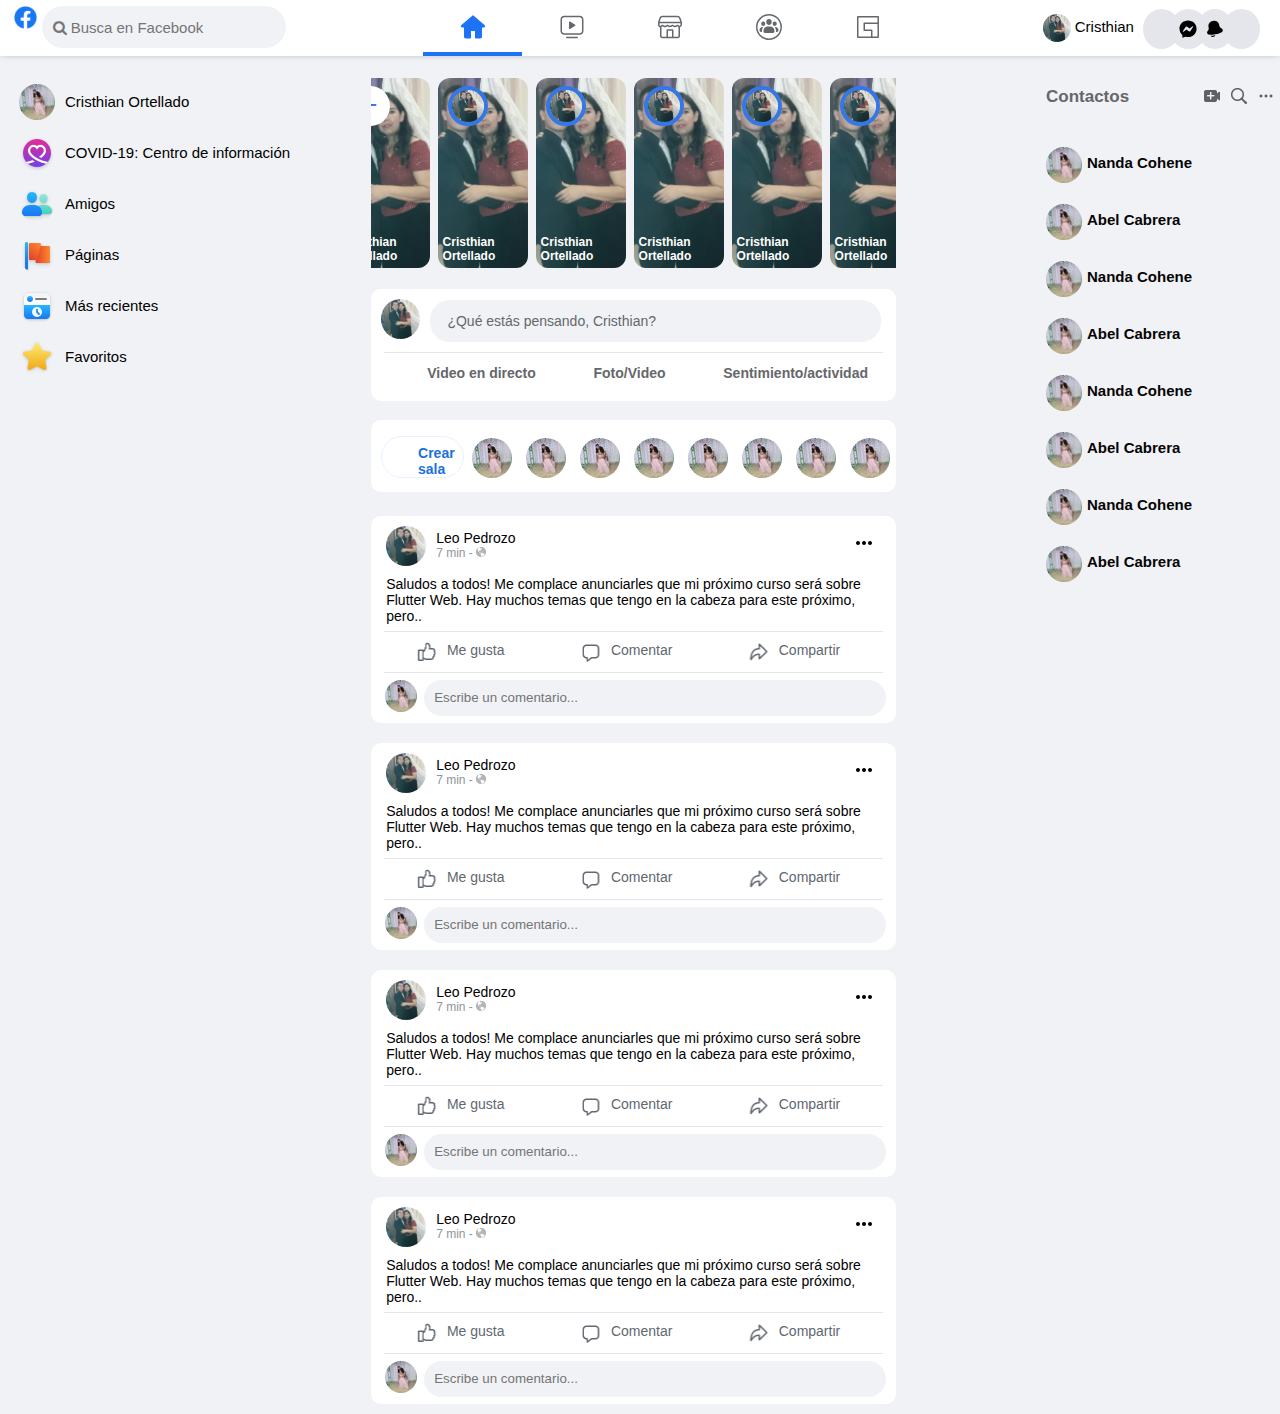
==== index.html @ 1fcc27a8 "Se culminaron los estilos" ====
<!DOCTYPE html>
<html lang="en">

<head>
    <meta charset="UTF-8">
    <meta http-equiv="X-UA-Compatible" content="IE=edge">
    <meta name="viewport" content="width=device-width, initial-scale=1.0">
    <link href="https://cdnjs.cloudflare.com/ajax/libs/font-awesome/4.7.0/css/font-awesome.min.css" rel="stylesheet" />
    <link rel="stylesheet" href="css/styles.css">
    <link rel="shortcut icon" href="img/logos/f_logo_RGB-Blue_100.png" />
    <title>Facebook</title>

</head>

<body>
    <header>
        <div class="nav-bar-mobile">
            <div class="search-bar">
                <div class="profile">

                </div>
                <div class="search">
                    <input type="text" placeholder="&#F002; Busca">
                </div>
                <div class="mobile-message">

                </div>
            </div>
            <div class="tab-bar">

                <div class="publicacion active">
                    <div class="icon">

                    </div>
                </div>

                <div class="solicitudes">
                    <div class="icon">

                    </div>
                </div>

                <div class="messeger">
                    <div class="icon">

                    </div>

                </div>

                <div class="ver-videos">
                    <div class="icon">

                    </div>

                </div>

                <div class="notification">
                    <div class="icon">

                    </div>

                </div>
                <div class="setting">
                    <div class="icon">

                    </div>
                </div>
            </div>
        </div>
        <div class="nav-bar-desktop">
            <div class="search-bar">
                <div class="facebook-logo">

                </div>
                <div class="search">
                    <input type="text" placeholder="  &#xF002; Busca en Facebook" style="font-family:Arial, FontAwesome">
                </div>
            </div>

            <div class="tab-bar-desktop">

                <div class="home">
                    <a>
                        <svg viewBox="0 0 28 28" height="28" width="28"><path d="M25.825 12.29C25.824 12.289 25.823 12.288 25.821 12.286L15.027 2.937C14.752 2.675 14.392 2.527 13.989 2.521 13.608 2.527 13.248 2.675 13.001 2.912L2.175 12.29C1.756 12.658 1.629 13.245 1.868 13.759 2.079 14.215 2.567 14.479 3.069 14.479L5 14.479 5 23.729C5 24.695 5.784 25.479 6.75 25.479L11 25.479C11.552 25.479 12 25.031 12 24.479L12 18.309C12 18.126 12.148 17.979 12.33 17.979L15.67 17.979C15.852 17.979 16 18.126 16 18.309L16 24.479C16 25.031 16.448 25.479 17 25.479L21.25 25.479C22.217 25.479 23 24.695 23 23.729L23 14.479 24.931 14.479C25.433 14.479 25.921 14.215 26.132 13.759 26.371 13.245 26.244 12.658 25.825 12.29"></path></svg>
                    </a>
                </div>

                <div class="ver-videos">
                    <a href="">
                        <svg viewBox="0 0 28 28" height="28" width="28"><path d="M8.75 25.25C8.336 25.25 8 24.914 8 24.5 8 24.086 8.336 23.75 8.75 23.75L19.25 23.75C19.664 23.75 20 24.086 20 24.5 20 24.914 19.664 25.25 19.25 25.25L8.75 25.25ZM17.163 12.846 12.055 15.923C11.591 16.202 11 15.869 11 15.327L11 9.172C11 8.631 11.591 8.297 12.055 8.576L17.163 11.654C17.612 11.924 17.612 12.575 17.163 12.846ZM21.75 20.25C22.992 20.25 24 19.242 24 18L24 6.5C24 5.258 22.992 4.25 21.75 4.25L6.25 4.25C5.008 4.25 4 5.258 4 6.5L4 18C4 19.242 5.008 20.25 6.25 20.25L21.75 20.25ZM21.75 21.75 6.25 21.75C4.179 21.75 2.5 20.071 2.5 18L2.5 6.5C2.5 4.429 4.179 2.75 6.25 2.75L21.75 2.75C23.821 2.75 25.5 4.429 25.5 6.5L25.5 18C25.5 20.071 23.821 21.75 21.75 21.75Z"></path></svg>
                    </a>
                </div>

                <div class="marketplace">
                    <a href="">
                        <svg viewBox="0 0 28 28" height="28" width="28"><path d="M17.5 23.75 21.75 23.75C22.164 23.75 22.5 23.414 22.5 23L22.5 14 22.531 14C22.364 13.917 22.206 13.815 22.061 13.694L21.66 13.359C21.567 13.283 21.433 13.283 21.34 13.36L21.176 13.497C20.591 13.983 19.855 14.25 19.095 14.25L18.869 14.25C18.114 14.25 17.382 13.987 16.8 13.506L16.616 13.354C16.523 13.278 16.39 13.278 16.298 13.354L16.113 13.507C15.53 13.987 14.798 14.25 14.044 14.25L13.907 14.25C13.162 14.25 12.439 13.994 11.861 13.525L11.645 13.35C11.552 13.275 11.419 13.276 11.328 13.352L11.155 13.497C10.57 13.984 9.834 14.25 9.074 14.25L8.896 14.25C8.143 14.25 7.414 13.989 6.832 13.511L6.638 13.351C6.545 13.275 6.413 13.275 6.32 13.351L5.849 13.739C5.726 13.84 5.592 13.928 5.452 14L5.5 14 5.5 23C5.5 23.414 5.836 23.75 6.25 23.75L10.5 23.75 10.5 17.5C10.5 16.81 11.06 16.25 11.75 16.25L16.25 16.25C16.94 16.25 17.5 16.81 17.5 17.5L17.5 23.75ZM3.673 8.75 24.327 8.75C24.3 8.66 24.271 8.571 24.238 8.483L23.087 5.355C22.823 4.688 22.178 4.25 21.461 4.25L6.54 4.25C5.822 4.25 5.177 4.688 4.919 5.338L3.762 8.483C3.729 8.571 3.7 8.66 3.673 8.75ZM24.5 10.25 3.5 10.25 3.5 12C3.5 12.414 3.836 12.75 4.25 12.75L4.421 12.75C4.595 12.75 4.763 12.69 4.897 12.58L5.368 12.193C6.013 11.662 6.945 11.662 7.59 12.193L7.784 12.352C8.097 12.609 8.49 12.75 8.896 12.75L9.074 12.75C9.483 12.75 9.88 12.607 10.194 12.345L10.368 12.2C11.01 11.665 11.941 11.659 12.589 12.185L12.805 12.359C13.117 12.612 13.506 12.75 13.907 12.75L14.044 12.75C14.45 12.75 14.844 12.608 15.158 12.35L15.343 12.197C15.989 11.663 16.924 11.663 17.571 12.197L17.755 12.35C18.068 12.608 18.462 12.75 18.869 12.75L19.095 12.75C19.504 12.75 19.901 12.606 20.216 12.344L20.38 12.208C21.028 11.666 21.972 11.666 22.62 12.207L23.022 12.542C23.183 12.676 23.387 12.75 23.598 12.75 24.097 12.75 24.5 12.347 24.5 11.85L24.5 10.25ZM24 14.217 24 23C24 24.243 22.993 25.25 21.75 25.25L6.25 25.25C5.007 25.25 4 24.243 4 23L4 14.236C2.875 14.112 2 13.158 2 12L2 9.951C2 9.272 2.12 8.6 2.354 7.964L3.518 4.802C4.01 3.563 5.207 2.75 6.54 2.75L21.461 2.75C22.793 2.75 23.99 3.563 24.488 4.819L25.646 7.964C25.88 8.6 26 9.272 26 9.951L26 11.85C26 13.039 25.135 14.026 24 14.217ZM16 23.75 16 17.75 12 17.75 12 23.75 16 23.75Z"></path></svg>
                    </a>
                </div>

                <div class="grupos">
                    <a href="">
                        <svg viewBox="0 0 28 28" height="28" width="28"><path d="M25.5 14C25.5 7.649 20.351 2.5 14 2.5 7.649 2.5 2.5 7.649 2.5 14 2.5 20.351 7.649 25.5 14 25.5 20.351 25.5 25.5 20.351 25.5 14ZM27 14C27 21.18 21.18 27 14 27 6.82 27 1 21.18 1 14 1 6.82 6.82 1 14 1 21.18 1 27 6.82 27 14ZM7.479 14 7.631 14C7.933 14 8.102 14.338 7.934 14.591 7.334 15.491 6.983 16.568 6.983 17.724L6.983 18.221C6.983 18.342 6.99 18.461 7.004 18.578 7.03 18.802 6.862 19 6.637 19L6.123 19C5.228 19 4.5 18.25 4.5 17.327 4.5 15.492 5.727 14 7.479 14ZM20.521 14C22.274 14 23.5 15.492 23.5 17.327 23.5 18.25 22.772 19 21.878 19L21.364 19C21.139 19 20.97 18.802 20.997 18.578 21.01 18.461 21.017 18.342 21.017 18.221L21.017 17.724C21.017 16.568 20.667 15.491 20.067 14.591 19.899 14.338 20.067 14 20.369 14L20.521 14ZM8.25 13C7.147 13 6.25 11.991 6.25 10.75 6.25 9.384 7.035 8.5 8.25 8.5 9.465 8.5 10.25 9.384 10.25 10.75 10.25 11.991 9.353 13 8.25 13ZM19.75 13C18.647 13 17.75 11.991 17.75 10.75 17.75 9.384 18.535 8.5 19.75 8.5 20.965 8.5 21.75 9.384 21.75 10.75 21.75 11.991 20.853 13 19.75 13ZM15.172 13.5C17.558 13.5 19.5 15.395 19.5 17.724L19.5 18.221C19.5 19.202 18.683 20 17.677 20L10.323 20C9.317 20 8.5 19.202 8.5 18.221L8.5 17.724C8.5 15.395 10.441 13.5 12.828 13.5L15.172 13.5ZM16.75 9C16.75 10.655 15.517 12 14 12 12.484 12 11.25 10.655 11.25 9 11.25 7.15 12.304 6 14 6 15.697 6 16.75 7.15 16.75 9Z"></path></svg>
                    </a>
                </div>

                <div class="games">
                    <a href="">
                        <svg viewBox="0 0 28 28" height="28" width="28"><path d="M23.5 9.5H10.25a.75.75 0 00-.75.75v7c0 .414.336.75.75.75H17v5.5H4.5v-19h19v5zm0 14h-5v-6.25a.75.75 0 00-.75-.75H11V11h12.5v12.5zm1.5.25V4.25C25 3.561 24.439 3 23.75 3H4.25C3.561 3 3 3.561 3 4.25v19.5c0 .689.561 1.25 1.25 1.25h19.5c.689 0 1.25-.561 1.25-1.25z"></path></svg>
                    </a>
                </div>
            </div>

            <div class="opciones">
                <div class="user">
                    <img src="img/logos/23844798_685418208330916_6460706048678904817_n.jpg" alt="">
                    <p>Cristhian</p>
                </div>
                <div class="crear">
                    <a href="">
                        <i style="background-image:url('https://static.xx.fbcdn.net/rsrc.php/v3/yL/r/E4kYmACpYW_.png');background-position:0 -678px;background-size:auto;width:20px;height:20px;background-repeat:no-repeat;display:inline-block"></i>
                    </a>
                </div>

                <div class="messeger">
                    <a href="">
                        <svg viewBox="0 0 28 28" alt="" height="20" width="20"><path d="M14 2.042c6.76 0 12 4.952 12 11.64S20.76 25.322 14 25.322a13.091 13.091 0 0 1-3.474-.461.956 .956 0 0 0-.641.047L7.5 25.959a.961.961 0 0 1-1.348-.849l-.065-2.134a.957.957 0 0 0-.322-.684A11.389 11.389 0 0 1 2 13.682C2 6.994 7.24 2.042 14 2.042ZM6.794 17.086a.57.57 0 0 0 .827.758l3.786-2.874a.722.722 0 0 1 .868 0l2.8 2.1a1.8 1.8 0 0 0 2.6-.481l3.525-5.592a.57.57 0 0 0-.827-.758l-3.786 2.874a.722.722 0 0 1-.868 0l-2.8-2.1a1.8 1.8 0 0 0-2.6.481Z"></path></svg>
                    </a>
                </div>
                <div class="setting">
                    <a href="">
                        <svg viewBox="0 0 28 28" alt="" height="20" width="20"><path d="M7.847 23.488C9.207 23.488 11.443 23.363 14.467 22.806 13.944 24.228 12.581 25.247 10.98 25.247 9.649 25.247 8.483 24.542 7.825 23.488L7.847 23.488ZM24.923 15.73C25.17 17.002 24.278 18.127 22.27 19.076 21.17 19.595 18.724 20.583 14.684 21.369 11.568 21.974 9.285 22.113 7.848 22.113 7.421 22.113 7.068 22.101 6.79 22.085 4.574 21.958 3.324 21.248 3.077 19.976 2.702 18.049 3.295 17.305 4.278 16.073L4.537 15.748C5.2 14.907 5.459 14.081 5.035 11.902 4.086 7.022 6.284 3.687 11.064 2.753 15.846 1.83 19.134 4.096 20.083 8.977 20.506 11.156 21.056 11.824 21.986 12.355L21.986 12.356 22.348 12.561C23.72 13.335 24.548 13.802 24.923 15.73Z"></path></svg>
                    </a>
                </div>

                <div class="configuration">
                    <a href="">
                        <i style="background-image:url('https://static.xx.fbcdn.net/rsrc.php/v3/yL/r/E4kYmACpYW_.png');background-position:0 -762px;background-size:auto;width:20px;height:20px;background-repeat:no-repeat;display:inline-block"></i>
                    </a>
                </div>
            </div>
        </div>
    </header>
    <div class="contenido contenedor">
        <div class="informaciones-desktop">
            <ul>
                <li>
                    <img src="img/perfil.jpg" alt="">
                    <p>Cristhian Ortellado</p>
                </li>

                <li>
                    <img src="img/New folder/covid.png" alt="">
                    <p>COVID-19: Centro de información</p>
                </li>

                <li>
                    <img src="img/New folder/friends.png" alt="">
                    <p>Amigos</p>
                </li>

                <li>
                    <img src="img/New folder/paginas.png" alt="">
                    <p>Páginas</p>
                </li>

                <li>
                    <img src="img/New folder/recientes.png" alt="">
                    <p>Más recientes</p>
                </li>

                <li>
                    <img src="img/New folder/estrella.png" alt="">
                    <p>Favoritos</p>
                </li>
            </ul>
        </div>

        <div class="publicaciones">
            <div class="posting-historias">
                <div class="historias">
                    <p>Historias</p>
                    <div class="carrusel">
                        <div class="historia">
                            <div class="plus">
                                <div></div>
                            </div>
                            <p>Cristhian Ortellado</p>
                        </div>
                        <div class="historia">
                            <img src="img/logos/23844798_685418208330916_6460706048678904817_n.jpg" alt="">
                            <p>Cristhian Ortellado</p>
                        </div>

                        <div class="historia">
                            <img src="img/logos/23844798_685418208330916_6460706048678904817_n.jpg" alt="">
                            <p>Cristhian Ortellado</p>
                        </div>
                        <div class="historia">
                            <img src="img/logos/23844798_685418208330916_6460706048678904817_n.jpg" alt="">
                            <p>Cristhian Ortellado</p>
                        </div>
                        <div class="historia">
                            <img src="img/logos/23844798_685418208330916_6460706048678904817_n.jpg" alt="">
                            <p>Cristhian Ortellado</p>
                        </div>
                        <div class="historia">
                            <img src="img/logos/23844798_685418208330916_6460706048678904817_n.jpg" alt="">
                            <p>Cristhian Ortellado</p>
                        </div>

                    </div>
                </div>

                <div class="posting">
                    <div class="mobile-post">
                        <img src="img/logos/23844798_685418208330916_6460706048678904817_n.jpg" alt="">
                        <input type="text" name="" id="" placeholder="¿Qué estás pensando, Cristhian?">
                        <div class="foto">
                            <span>Foto</span>
                        </div>
                    </div>

                    <div class="acciones">
                        <div>
                            <i style="background-image:url('https://static.xx.fbcdn.net/rsrc.php/v3/yU/r/vuxzbjiVZ68.png');background-position:0 0;background-size:auto;width:24px;height:24px;background-repeat:no-repeat;display:inline-block"></i>
                            <p>Video en directo</p>
                        </div>
                        <div>
                            <i style="background-image:url('https://static.xx.fbcdn.net/rsrc.php/v3/yU/r/vuxzbjiVZ68.png');background-position:0 -100px;background-size:auto;width:24px;height:24px;background-repeat:no-repeat;display:inline-block"></i>
                            <p>Foto/Video</p>
                        </div>
                        <div>
                            <i style="background-image:url('https://static.xx.fbcdn.net/rsrc.php/v3/yU/r/vuxzbjiVZ68.png');background-position:0 -25px;background-size:auto;width:24px;height:24px;background-repeat:no-repeat;display:block"></i>
                            <p>Sentimiento/actividad</p>
                        </div>
                    </div>
                </div>
            </div>

            <div class="crear-sala">
                <div class="btn-sala">
                    <i style="background-image:url('https://static.xx.fbcdn.net/rsrc.php/v3/yj/r/rG4b5J-vt9i.png');background-position:0 -219px;background-size:auto;width:24px;height:24px;background-repeat:no-repeat;display:inline-block"></i>
                    <p>Crear sala</p>
                </div>
                <img src="img/perfil.jpg" alt="">
                <img src="img/perfil.jpg" alt="">
                <img src="img/perfil.jpg" alt="">
                <img src="img/perfil.jpg" alt="">
                <img src="img/perfil.jpg" alt="">
                <img src="img/perfil.jpg" alt="">
                <img src="img/perfil.jpg" alt="">
                <img src="img/perfil.jpg" alt="">
                <img src="img/perfil.jpg" alt="">
                <img src="img/perfil.jpg" alt="">

            </div>

            <div class="publicacion">
                <div class="usuario">
                    <img src="img/logos/23844798_685418208330916_6460706048678904817_n.jpg" alt="">
                    <div class="name">
                        <p>Leo Pedrozo</p>
                        <p>7 min - <span></span></p>
                    </div>
                    <div class="punto"></div>
                </div>
                <div class="texto">
                    <p>Saludos a todos! Me complace anunciarles que mi próximo curso será sobre Flutter Web. Hay muchos temas que tengo en la cabeza para este próximo, pero..</p>

                    <div class="reacciones">
                        <div>
                            <div class="emoji me-gusta"></div>
                            <p>Me gusta</p>
                        </div>
                        <div>
                            <div class="emoji comentar"></div>
                            <p>Comentar</p>
                        </div>
                        <div>
                            <div class="emoji compartir"></div>
                            <p>Compartir</p>
                        </div>
                    </div>

                    <div class="comentarios-desktop">
                        <img src="img/perfil.jpg" alt="">
                        <input type="text" placeholder="Escribe un comentario...">
                        <div class="gestos">
                            <i class="hu5pjgll m6k467ps" style="background-image: url(&quot;https://static.xx.fbcdn.net/rsrc.php/v3/yS/r/FCLAkRORxOj.png&quot;); background-position: 0px -222px; background-size: auto; width: 16px; height: 16px; background-repeat: no-repeat; display: inline-block;"></i>
                            <i class="hu5pjgll m6k467ps" style="background-image: url(&quot;https://static.xx.fbcdn.net/rsrc.php/v3/yS/r/FCLAkRORxOj.png&quot;); background-position: -17px -205px; background-size: auto; width: 16px; height: 16px; background-repeat: no-repeat; display: inline-block;"></i>
                            <i class="hu5pjgll m6k467ps" style="background-image: url(&quot;https://static.xx.fbcdn.net/rsrc.php/v3/yS/r/FCLAkRORxOj.png&quot;); background-position: -17px -222px; background-size: auto; width: 16px; height: 16px; background-repeat: no-repeat; display: inline-block;"></i>
                            <i class="hu5pjgll m6k467ps" style="background-image: url(&quot;https://static.xx.fbcdn.net/rsrc.php/v3/yS/r/FCLAkRORxOj.png&quot;); background-position: -34px -239px; background-size: auto; width: 16px; height: 16px; background-repeat: no-repeat; display: inline-block;"></i>
                        </div>
                    </div>
                </div>
            </div>

            <div class="publicacion">
                <div class="usuario">
                    <img src="img/logos/23844798_685418208330916_6460706048678904817_n.jpg" alt="">
                    <div class="name">
                        <p>Leo Pedrozo</p>
                        <p>7 min - <span></span></p>
                    </div>
                    <div class="punto"></div>
                </div>
                <div class="texto">
                    <p>Saludos a todos! Me complace anunciarles que mi próximo curso será sobre Flutter Web. Hay muchos temas que tengo en la cabeza para este próximo, pero..</p>
                    <hr>
                    <div class="reacciones">
                        <div>
                            <div class="emoji me-gusta"></div>
                            <p>Me gusta</p>
                        </div>
                        <div>
                            <div class="emoji comentar"></div>
                            <p>Comentar</p>
                        </div>
                        <div>
                            <div class="emoji compartir"></div>
                            <p>Compartir</p>
                        </div>
                    </div>
                    <hr class="hr-desktop">
                    <div class="comentarios-desktop">
                        <img src="img/perfil.jpg" alt="">
                        <input type="text" placeholder="Escribe un comentario...">
                        <div class="gestos">
                            <i class="hu5pjgll m6k467ps" style="background-image: url(&quot;https://static.xx.fbcdn.net/rsrc.php/v3/yS/r/FCLAkRORxOj.png&quot;); background-position: 0px -222px; background-size: auto; width: 16px; height: 16px; background-repeat: no-repeat; display: inline-block;"></i>
                            <i class="hu5pjgll m6k467ps" style="background-image: url(&quot;https://static.xx.fbcdn.net/rsrc.php/v3/yS/r/FCLAkRORxOj.png&quot;); background-position: -17px -205px; background-size: auto; width: 16px; height: 16px; background-repeat: no-repeat; display: inline-block;"></i>
                            <i class="hu5pjgll m6k467ps" style="background-image: url(&quot;https://static.xx.fbcdn.net/rsrc.php/v3/yS/r/FCLAkRORxOj.png&quot;); background-position: -17px -222px; background-size: auto; width: 16px; height: 16px; background-repeat: no-repeat; display: inline-block;"></i>
                            <i class="hu5pjgll m6k467ps" style="background-image: url(&quot;https://static.xx.fbcdn.net/rsrc.php/v3/yS/r/FCLAkRORxOj.png&quot;); background-position: -34px -239px; background-size: auto; width: 16px; height: 16px; background-repeat: no-repeat; display: inline-block;"></i>
                        </div>
                    </div>
                </div>
            </div>

            <div class="publicacion">
                <div class="usuario">
                    <img src="img/logos/23844798_685418208330916_6460706048678904817_n.jpg" alt="">
                    <div class="name">
                        <p>Leo Pedrozo</p>
                        <p>7 min - <span></span></p>
                    </div>
                    <div class="punto"></div>
                </div>
                <div class="texto">
                    <p>Saludos a todos! Me complace anunciarles que mi próximo curso será sobre Flutter Web. Hay muchos temas que tengo en la cabeza para este próximo, pero..</p>
                    <hr>
                    <div class="reacciones">
                        <div>
                            <div class="emoji me-gusta"></div>
                            <p>Me gusta</p>
                        </div>
                        <div>
                            <div class="emoji comentar"></div>
                            <p>Comentar</p>
                        </div>
                        <div>
                            <div class="emoji compartir"></div>
                            <p>Compartir</p>
                        </div>
                    </div>
                    <hr class="hr-desktop">
                    <div class="comentarios-desktop">
                        <img src="img/perfil.jpg" alt="">
                        <input type="text" placeholder="Escribe un comentario...">
                        <div class="gestos">
                            <i class="hu5pjgll m6k467ps" style="background-image: url(&quot;https://static.xx.fbcdn.net/rsrc.php/v3/yS/r/FCLAkRORxOj.png&quot;); background-position: 0px -222px; background-size: auto; width: 16px; height: 16px; background-repeat: no-repeat; display: inline-block;"></i>
                            <i class="hu5pjgll m6k467ps" style="background-image: url(&quot;https://static.xx.fbcdn.net/rsrc.php/v3/yS/r/FCLAkRORxOj.png&quot;); background-position: -17px -205px; background-size: auto; width: 16px; height: 16px; background-repeat: no-repeat; display: inline-block;"></i>
                            <i class="hu5pjgll m6k467ps" style="background-image: url(&quot;https://static.xx.fbcdn.net/rsrc.php/v3/yS/r/FCLAkRORxOj.png&quot;); background-position: -17px -222px; background-size: auto; width: 16px; height: 16px; background-repeat: no-repeat; display: inline-block;"></i>
                            <i class="hu5pjgll m6k467ps" style="background-image: url(&quot;https://static.xx.fbcdn.net/rsrc.php/v3/yS/r/FCLAkRORxOj.png&quot;); background-position: -34px -239px; background-size: auto; width: 16px; height: 16px; background-repeat: no-repeat; display: inline-block;"></i>
                        </div>
                    </div>
                </div>
            </div>

            <div class="publicacion">
                <div class="usuario">
                    <img src="img/logos/23844798_685418208330916_6460706048678904817_n.jpg" alt="">
                    <div class="name">
                        <p>Leo Pedrozo</p>
                        <p>7 min - <span></span></p>
                    </div>
                    <div class="punto"></div>
                </div>
                <div class="texto">
                    <p>Saludos a todos! Me complace anunciarles que mi próximo curso será sobre Flutter Web. Hay muchos temas que tengo en la cabeza para este próximo, pero..</p>
                    <hr>
                    <div class="reacciones">
                        <div>
                            <div class="emoji me-gusta"></div>
                            <p>Me gusta</p>
                        </div>
                        <div>
                            <div class="emoji comentar"></div>
                            <p>Comentar</p>
                        </div>
                        <div>
                            <div class="emoji compartir"></div>
                            <p>Compartir</p>
                        </div>
                    </div>
                    <hr class="hr-desktop">
                    <div class="comentarios-desktop">
                        <img src="img/perfil.jpg" alt="">
                        <input type="text" placeholder="Escribe un comentario...">
                        <div class="gestos">
                            <i class="hu5pjgll m6k467ps" style="background-image: url(&quot;https://static.xx.fbcdn.net/rsrc.php/v3/yS/r/FCLAkRORxOj.png&quot;); background-position: 0px -222px; background-size: auto; width: 16px; height: 16px; background-repeat: no-repeat; display: inline-block;"></i>
                            <i class="hu5pjgll m6k467ps" style="background-image: url(&quot;https://static.xx.fbcdn.net/rsrc.php/v3/yS/r/FCLAkRORxOj.png&quot;); background-position: -17px -205px; background-size: auto; width: 16px; height: 16px; background-repeat: no-repeat; display: inline-block;"></i>
                            <i class="hu5pjgll m6k467ps" style="background-image: url(&quot;https://static.xx.fbcdn.net/rsrc.php/v3/yS/r/FCLAkRORxOj.png&quot;); background-position: -17px -222px; background-size: auto; width: 16px; height: 16px; background-repeat: no-repeat; display: inline-block;"></i>
                            <i class="hu5pjgll m6k467ps" style="background-image: url(&quot;https://static.xx.fbcdn.net/rsrc.php/v3/yS/r/FCLAkRORxOj.png&quot;); background-position: -34px -239px; background-size: auto; width: 16px; height: 16px; background-repeat: no-repeat; display: inline-block;"></i>
                        </div>
                    </div>
                </div>
            </div>

        </div>

        <div class="friends">
            <div>
                <p>Contactos</p>
                <div class="options">
                    <div class="camara"></div>
                    <div class="busqueda"></div>
                    <div class="puntos"></div>
                </div>
            </div>

            <ul>
                <li>
                    <img src="img/perfil.jpg" alt="">
                    <p>Nanda Cohene</p>
                </li>
                <li>
                    <img src="img/perfil.jpg" alt="">
                    <p>Abel Cabrera</p>
                </li>
                <li>
                    <img src="img/perfil.jpg" alt="">
                    <p>Nanda Cohene</p>
                </li>
                <li>
                    <img src="img/perfil.jpg" alt="">
                    <p>Abel Cabrera</p>
                </li>
                <li>
                    <img src="img/perfil.jpg" alt="">
                    <p>Nanda Cohene</p>
                </li>
                <li>
                    <img src="img/perfil.jpg" alt="">
                    <p>Abel Cabrera</p>
                </li>
                <li>
                    <img src="img/perfil.jpg" alt="">
                    <p>Nanda Cohene</p>
                </li>
                <li>
                    <img src="img/perfil.jpg" alt="">
                    <p>Abel Cabrera</p>
                </li>
            </ul>
        </div>
    </div>
</body>

</html>
---- css/styles.css ----
/* Variables principales */

 :root {
    --main-color: #3b5998;
    --secondary-color: #fff;
    --teciary-color: #1c74f4;
    --border-img: #3578e5;
    --publicaciones: #000000;
    --barra-desktop: #65676b;
    --fondo-principal: #f0f2f5;
    --borde-secundario: #e4e6eb;
}

body {
    box-sizing: inherit;
    width: 100%;
    padding: 0;
    margin: 0;
    background-color: rgb(218, 221, 225);
    font-size: 14px;
    font-family: -apple-system, BlinkMacSystemFont, 'Segoe UI', Roboto, Oxygen, Ubuntu, Cantarell, 'Open Sans', 'Helvetica Neue', sans-serif;
}


/* First mobile */


/* Sacamos los tags del modo-desktop */

.hr-desktop,
.comentarios-desktop,
.crear-sala,
.nav-bar-desktop,
.informaciones-desktop,
.friends {
    display: none;
}


/* nav-bar */

.nav-bar-mobile {
    display: flex;
    flex-direction: column;
    min-height: 40px;
}


/* barra de busqueda */

.nav-bar-mobile .search-bar {
    padding: 9px 0px;
    display: flex;
    justify-content: space-evenly;
    width: 100%;
    background-color: var(--main-color);
}


/* icons */

.nav-bar-mobile .profile,
.nav-bar-mobile .mobile-message {
    background-image: url('../img/icons/icon.png');
    background-repeat: no-repeat;
    background-size: 31px 1082px;
    width: 20px;
    height: 20px;
}

.nav-bar-mobile .profile {
    background-position: 0 -892px;
}

.nav-bar-mobile .mobile-message {
    background-position: 0 -409px;
}

.nav-bar-mobile .search input {
    background-color: transparent;
    border: none;
    border-bottom: 1px solid rgba(255, 255, 255, .8);
    padding: 0px 40px;
    padding-bottom: 1px;
}

.nav-bar-mobile .search input::placeholder {
    color: white;
    opacity: .5;
    text-align: center;
    font-size: 1.2em;
}


/* tab-bar / barra de opciones */

.tab-bar {
    display: flex;
    flex-direction: row;
    justify-content: space-around;
    background-color: var(--secondary-color);
    border-bottom: 2px solid rgba(0, 0, 0, 0.2);
}

.tab-bar div {
    width: 100%;
    height: 40px;
    margin-bottom: 0;
}

.tab-bar .icon {
    background-image: url('../img/icons/icon.png');
    background-repeat: no-repeat;
    background-size: 31px 1082px;
    height: 20px;
    margin: 10px auto;
    color: rgba(0, 0, 0, .5);
}


/* iconos barra */

.publicacion .icon {
    background-position: 1.3em -766px;
}

.notification .icon {
    background-position: 1.3em -346px;
}

.solicitudes .icon {
    background-position: 1.3em -493px;
}

.messeger .icon {
    background-position: 1.3em -220px;
}

.ver-videos .icon {
    background-position: 1.3em -934px;
}

.setting .icon {
    background-position: 1.3em -745px;
}

.active {
    border-bottom: 1px solid var(--teciary-color);
}


/* PUBLICACIONES HISTORIAS */

.publicaciones {
    display: flex;
    flex-direction: column;
}

.posting-historias {
    display: flex;
    flex-direction: column-reverse;
}

.acciones {
    display: none;
}


/* post  */

.posting {
    display: block;
    flex-direction: row;
    /* justify-content: space-around; */
}

.posting .mobile-post {
    background-color: var(--secondary-color);
    display: flex;
    flex-direction: row;
    justify-content: space-around;
    max-height: 3.8em;
    padding: 5px;
}

.posting img {
    height: 40px;
    border-radius: 100%;
    margin: 5px 0 0 5px;
}

.posting input {
    border: 1px solid rgba(0, 0, 0, .2);
    width: 100%;
    height: 30px;
    margin: 10px;
    border-radius: 20px;
    margin-top: 6px;
    padding-right: 25px;
}

.posting input::placeholder {
    padding-left: 15px;
    color: #444950;
}

.foto {
    margin-top: 5px;
    background-image: url('../img/icons/more_icons.png');
    background-repeat: no-repeat;
    background-size: 109px 169px;
    background-position: -49px -91px;
    width: 24px;
    height: 24px;
}

.foto span {
    position: relative;
    bottom: -25px;
}

.foto span {
    font-size: .9em;
    color: #444950;
}


/* historias */

.historias {
    margin: 8px auto;
    display: flex;
    flex-direction: column;
    background-color: var(--secondary-color);
    padding-bottom: 10px;
    max-width: 100%;
}

.historias>p {
    font-family: -apple-system, BlinkMacSystemFont, 'Segoe UI', Roboto, Oxygen, Ubuntu, Cantarell, 'Open Sans', 'Helvetica Neue', sans-serif;
    font-weight: bold;
    font-size: .9em;
    margin: .5em .5em;
}

.carrusel {
    display: flex;
    flex-direction: row;
    justify-content: center;
    overflow-x: hidden;
    overflow-y: hidden;
}

.historia {
    position: relative;
    height: 160px;
    width: 90px;
    min-width: 90px;
    border-radius: 12px;
    margin-right: 8px;
    display: block;
    background-image: url('../img/logos/23844798_685418208330916_6460706048678904817_n.jpg');
    background-size: cover;
    background-repeat: no-repeat;
    background-position-x: center;
}

.historia img,
.historia .plus {
    position: absolute;
    top: 8px;
    left: 10px;
    width: 32px;
    height: 32px;
    border-radius: 100%;
    border: 4px solid var(--border-img);
}

.historia p {
    position: absolute;
    bottom: 5px;
    margin: 0;
    left: 5px;
    color: white;
    font-weight: bold;
    font-size: 12px;
    line-height: 14px;
}

.plus {
    width: 40px!important;
    height: 40px!important;
    border: none!important;
    background-color: #fff;
}

.historia .plus div {
    margin: 9px;
    width: 20px;
    height: 20px;
    background-image: url('../img/icons/mas.png');
    background-repeat: no-repeat;
    background-size: 109px 169px;
    background-position: -84px -118px;
}


/* publicaciones */

.publicacion {
    display: flex;
    flex-direction: column;
    background-color: var(--secondary-color);
    margin-bottom: 10px;
}

.publicacion .usuario {
    display: flex;
    flex-direction: row;
    position: relative;
    justify-content: flex-start;
    font-family: -apple-system, BlinkMacSystemFont, 'Segoe UI', Roboto, Oxygen, Ubuntu, Cantarell, 'Open Sans', 'Helvetica Neue', sans-serif;
}

.usuario .name>p {
    margin-bottom: 0;
}

.name p:last-child {
    margin-top: 0;
    color: #90949c;
    font-size: 12px;
}

.name p span {
    background-image: url('../img/icons/reacciones.png');
    background-size: 104px 323px;
    background-repeat: no-repeat;
    display: inline-block;
    background-position: 0 -311px;
    width: 10px;
    height: 11px;
}

.punto {
    background-image: url('../img/icons/reacciones.png');
    background-size: 104px 323px;
    background-repeat: no-repeat;
    width: 24px;
    height: 24px;
    background-position: 0 -144px;
    position: absolute;
    top: 15px;
    right: 20px;
}

.publicacion .usuario img {
    margin: 10px;
    width: 40px;
    height: 40px;
    border-radius: 100%;
}


/* contenido del post */

.publicacion .texto p {
    color: var(--publicaciones);
    padding: 0 10px;
    margin: 8px 0;
}

.publicacion hr {
    width: 95%;
    color: #90949c;
    height: 1px;
    border: none;
    background-color: #000000;
    display: none;
}

.publicacion .reacciones {
    display: flex;
    justify-content: space-around;
    box-sizing: inherit;
    margin: 0px 5px;
    border-top: 1px solid rgba(0, 0, 0, .1);
    padding-top: 10px;
}

.publicacion .reacciones div {
    display: inline-flex;
}

.publicacion .reacciones p {
    font-family: Helvetica, Arial, sans-serif;
    color: #616770;
    margin: 0;
    height: 30px;
    /* padding: 6px 8px 8px 8px; */
}

.publicacion .reacciones .emoji {
    background-image: url('../img/icons/reacciones.png');
    background-repeat: no-repeat;
    background-size: 103px 323px;
    height: 20px;
    width: 20px;
    background-position: -21px -211px;
    margin: 0;
    padding: 0;
}

.publicacion .reacciones .comentar {
    background-position: 0 -211px;
}

.publicacion .reacciones .compartir {
    background-position: -42px -211px;
}


/* desktop */

@media only screen and (min-width:768px) {
    .nav-bar-mobile {
        display: none;
    }
    body {
        background-color: var(--fondo-principal);
    }
    header {
        height: 55.996px;
        margin-bottom: 5px;
    }
    .nav-bar-desktop {
        -webkit-box-shadow: 0px -3px 9px -2px rgba(0, 0, 0, 0.75);
        -moz-box-shadow: 0px -3px 9px -2px rgba(0, 0, 0, 0.75);
        box-shadow: 0px -3px 9px -2px rgba(0, 0, 0, 0.75);
        height: 56px;
        display: grid;
        grid-template-areas: "search navegation settings";
        grid-template-columns: [x0] 1fr [x1] 2fr [x2] 1fr;
        grid-column-gap: 115px;
        background-color: var(--secondary-color);
    }
    .nav-bar-desktop .opciones {
        width: 90%;
        display: flex;
        justify-content: space-around;
    }
    .nav-bar-desktop .search-bar {
        display: flex;
        margin-left: 1em;
        width: 90%;
        margin-top: 6px;
    }
    .facebook-logo {
        background-image: url('../img/logos/f_logo_RGB-Blue_100.png');
        background-size: contain;
        background-repeat: no-repeat;
        height: 39.78px;
        width: 40px;
    }
    .nav-bar-desktop .search input {
        margin: 0px 5px;
        height: 40px;
        border: none;
        border-radius: 40px;
        width: 240.2px;
        background-color: #f0f2f5;
        font-size: .9375rem;
        font-weight: normal;
        font-family: 'Helvetica Neue', Helvetica, sans-serif, Arial, sans-serif;
    }
    .nav-bar-desktop .tab-bar-desktop {
        display: flex;
        justify-content: space-around;
        width: 100%;
        /* margin-bottom: 7px; */
    }
    /* barra del medio opciones */
    .tab-bar-desktop svg {
        fill: var(--barra-desktop);
        width: 27.98px;
        margin-top: 1.2em;
    }
    .tab-bar-desktop .home svg {
        fill: var(--teciary-color);
    }
    .tab-bar-desktop div {
        width: 100%;
        max-width: 129.590px;
        height: 55.996px;
        text-align: center;
        margin-top: -4px;
    }
    .tab-bar-desktop .home {
        border-bottom: 4px solid var(--teciary-color);
    }
    /* opciones */
    .nav-bar-desktop .user {
        display: inline-flex;
        margin: 0 10px;
    }
    .nav-bar-desktop .user p {
        margin: 4px 4px;
        font-family: -apple-system, BlinkMacSystemFont, 'Segoe UI', Roboto, Oxygen, Ubuntu, Cantarell, 'Open Sans', 'Helvetica Neue', sans-serif;
        font-weight: 500;
        font-size: .9375rem;
    }
    .nav-bar-desktop .user img {
        width: 28px;
        height: 28px;
        border-radius: 100%;
    }
    .nav-bar-desktop .opciones {
        margin-top: 14px;
    }
    .nav-bar-desktop .crear,
    .nav-bar-desktop .messeger,
    .nav-bar-desktop .setting,
    .nav-bar-desktop .configuration {
        border-radius: 100%;
        background-color: #e4e6eb;
        width: 40px;
        height: 40px;
        margin: -5px;
        text-align: center;
    }
    .nav-bar-desktop .crear *,
    .nav-bar-desktop .messeger *,
    .nav-bar-desktop .setting *,
    .nav-bar-desktop .configuration * {
        margin-top: 10px;
    }
    /* contenidos */
    .contenido {
        margin-top: 1em;
        display: grid;
        grid-template-areas: "extras contenido friends";
        grid-template-columns: [x0] 29% [x1] 41% [x2] 30%;
    }
    /* informaciones */
    .informaciones-desktop ul {
        list-style: none;
        margin-left: -1.5em;
    }
    .informaciones-desktop li {
        display: flex;
        margin-bottom: 15px;
    }
    .informaciones-desktop img {
        margin-right: 5px;
        border-radius: 100%;
        width: 36px;
        height: 36px;
    }
    .informaciones-desktop p {
        margin: 9px 0 0 5px;
        font-family: -apple-system, BlinkMacSystemFont, 'Segoe UI', Roboto, Oxygen, Ubuntu, Cantarell, 'Open Sans', 'Helvetica Neue', sans-serif;
        font-weight: 500;
        font-size: .9375rem;
    }
    /* post */
    .mobile-post input {
        background-color: var(--fondo-principal);
        border: none;
        font-size: 1em;
        height: 40px;
        font-family: 'Segoe UI', Tahoma, Geneva, Verdana, sans-serif;
    }
    .mobile-post input::placeholder {
        color: var(--barra-desktop);
    }
    .mobile-post {
        border-radius: 10px;
    }
    .posting .acciones {
        margin: 0 auto;
        padding-top: 10px;
        display: flex;
        width: 95%;
        justify-content: space-around;
        border-top: 1px solid var(--borde-secundario);
    }
    .posting .acciones div {
        display: flex;
    }
    .posting .acciones p {
        margin: 2px 0 20px 4px;
        color: var(--barra-desktop);
        font-weight: 600;
    }
    .posting {
        background-color: var(--secondary-color);
        display: flex;
        flex-direction: column;
        border-radius: 10px;
    }
    .posting .foto {
        display: none;
    }
    .crear-sala {
        display: flex;
        background-color: var(--secondary-color);
        border-radius: 10px;
        height: 55.98px;
        padding: 8px 0;
        margin: 1em 0;
        overflow: hidden;
        /* max-width: 71.95px; */
    }
    .btn-sala {
        margin: 8px 8px 8px 10px;
        width: 126px;
        height: 40px;
        display: flex;
        border-radius: 40px;
        border: 1px solid #e7f3ff;
        color: #216fdb;
        font-weight: 600;
    }
    .btn-sala * {
        margin: 8px 0 0 10px;
    }
    .crear-sala img {
        border-radius: 100%;
        height: 40px;
        width: 40px;
        margin-right: 1em;
        margin-top: 10px;
    }
    /* historias */
    .informaciones-desktop,
    .friends {
        display: flex;
        flex-direction: column;
    }
    .posting-historias {
        flex-direction: column;
        margin-bottom: 5px;
    }
    .historias {
        padding-bottom: 0;
        margin-bottom: 1.5em;
        width: 100%;
    }
    .historias>p {
        display: none;
    }
    .historia {
        width: 106.99px!important;
        height: 189.668px!important;
        font-weight: 600;
    }
    .carrusel {
        background-color: #f0f2f5;
    }
    /* publicaciones*/
    .publicacion .reacciones {
        border-top: 1px solid var(--borde-secundario);
        border-bottom: 1px solid var(--borde-secundario);
        margin: 7px .9em;
    }
    .publicacion .usuario {
        margin-left: 5px;
    }
    .publicacion {
        border-radius: 10px;
        margin: 10px 0;
    }
    .publicacion .texto>p {
        margin: auto 5px;
    }
    .comentarios-desktop {
        display: flex;
        /* justify-content: space-around; */
        margin: 5px auto;
        position: relative;
    }
    .comentarios-desktop img {
        margin-left: 1em;
        margin-right: .5em;
        width: 32px;
        height: 32px;
        border-radius: 100%;
    }
    .comentarios-desktop input {
        width: 88%;
        border: none;
        background-color: var(--fondo-principal);
        border-radius: 20px;
        height: 20.020px;
        padding: 8px 0;
        margin-bottom: 2px;
    }
    .comentarios-desktop input::placeholder {
        padding-left: 10px;
    }
    .gestos {
        position: absolute;
        right: 35px;
        bottom: .5em;
    }
    .gestos i {
        filter: opacity(.5);
        margin-right: 4px;
    }
    /* friend seccion*/
    .friends {
        margin-left: 10em;
        color: #65676b;
        font-weight: 600;
        font-size: 15px;
        font-family: 'Segoe UI', Tahoma, Geneva, Verdana, sans-serif;
    }
    .friends>div p {
        font-size: 17px;
    }
    .friends ul,
    .friends li {
        list-style: none;
        text-align: justify;
        padding: 0;
    }
    .friends li {
        display: flex;
        margin-bottom: 10px;
        color: #050505;
    }
    .friends img {
        width: 36px;
        height: 36px;
        border-radius: 100%;
        margin: 8px 5px 0 0;
    }
    .friends>div {
        display: flex;
        justify-content: space-between;
    }
    .options {
        width: 35%;
        display: flex;
        justify-content: space-around;
        margin-top: 1em;
    }
    .options div {
        margin-top: 3px;
        background-size: auto;
        background-repeat: no-repeat;
        height: 16px;
        width: 16px;
        opacity: .6;
    }
    .options .camara {
        background-position: -46px -219px;
        background-image: url('../img/camaraYmas.png');
    }
    .options .busqueda {
        background-image: url('../img/busqueda.png');
        background-position: 0 -944px;
    }
    .options .puntos {
        background-image: url('../img/busqueda.png');
        background-position: 0 -927px
    }
}
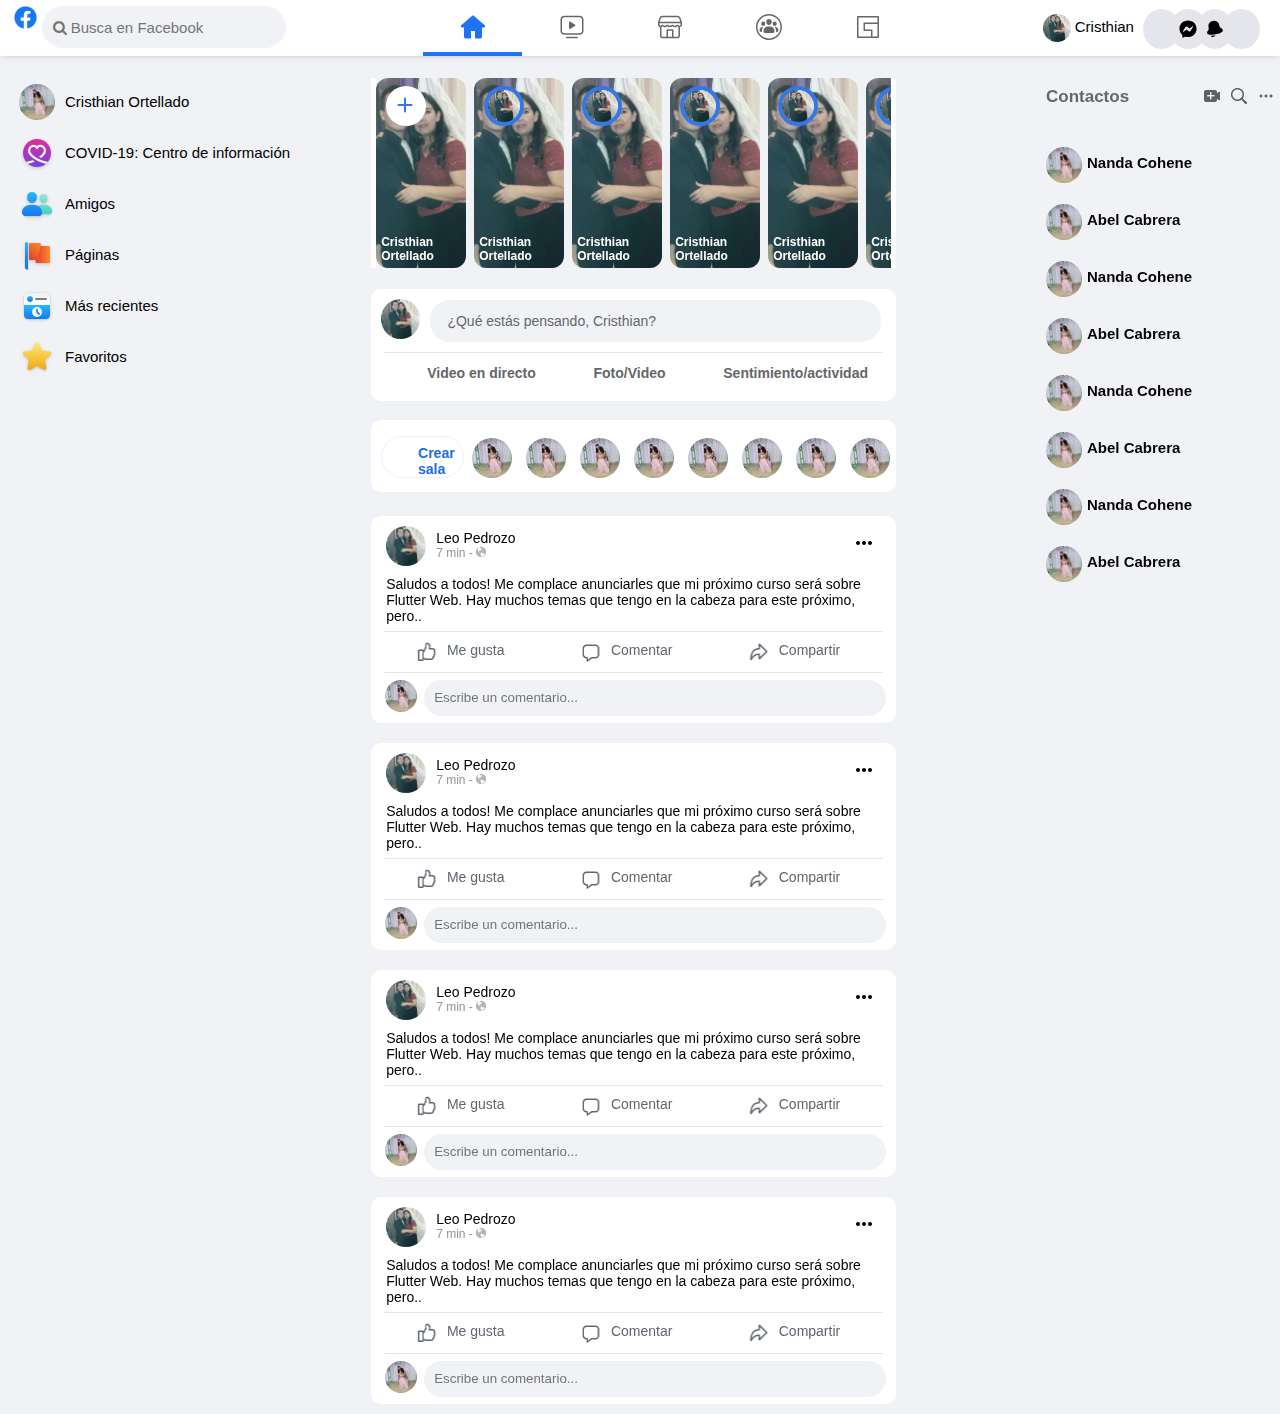
==== commit 0b016d73: "Se agrego icon mobile" ====
--- a/index.html
+++ b/index.html
@@ -20,7 +20,7 @@
 
                 </div>
                 <div class="search">
-                    <input type="text" placeholder="&#F002; Busca">
+                    <input type="text" placeholder="&#xF002; Busca" style="font-family:Arial, FontAwesome">
                 </div>
                 <div class="mobile-message">
 
--- a/css/styles.css
+++ b/css/styles.css
@@ -82,6 +82,7 @@
     border-bottom: 1px solid rgba(255, 255, 255, .8);
     padding: 0px 40px;
     padding-bottom: 1px;
+    min-height: 1.5em;
 }
 
 .nav-bar-mobile .search input::placeholder {
@@ -246,9 +247,9 @@
 .carrusel {
     display: flex;
     flex-direction: row;
-    justify-content: center;
-    overflow-x: hidden;
-    overflow-y: hidden;
+    justify-content: start;
+    overflow: auto;
+    margin: auto 5px;
 }
 
 .historia {
